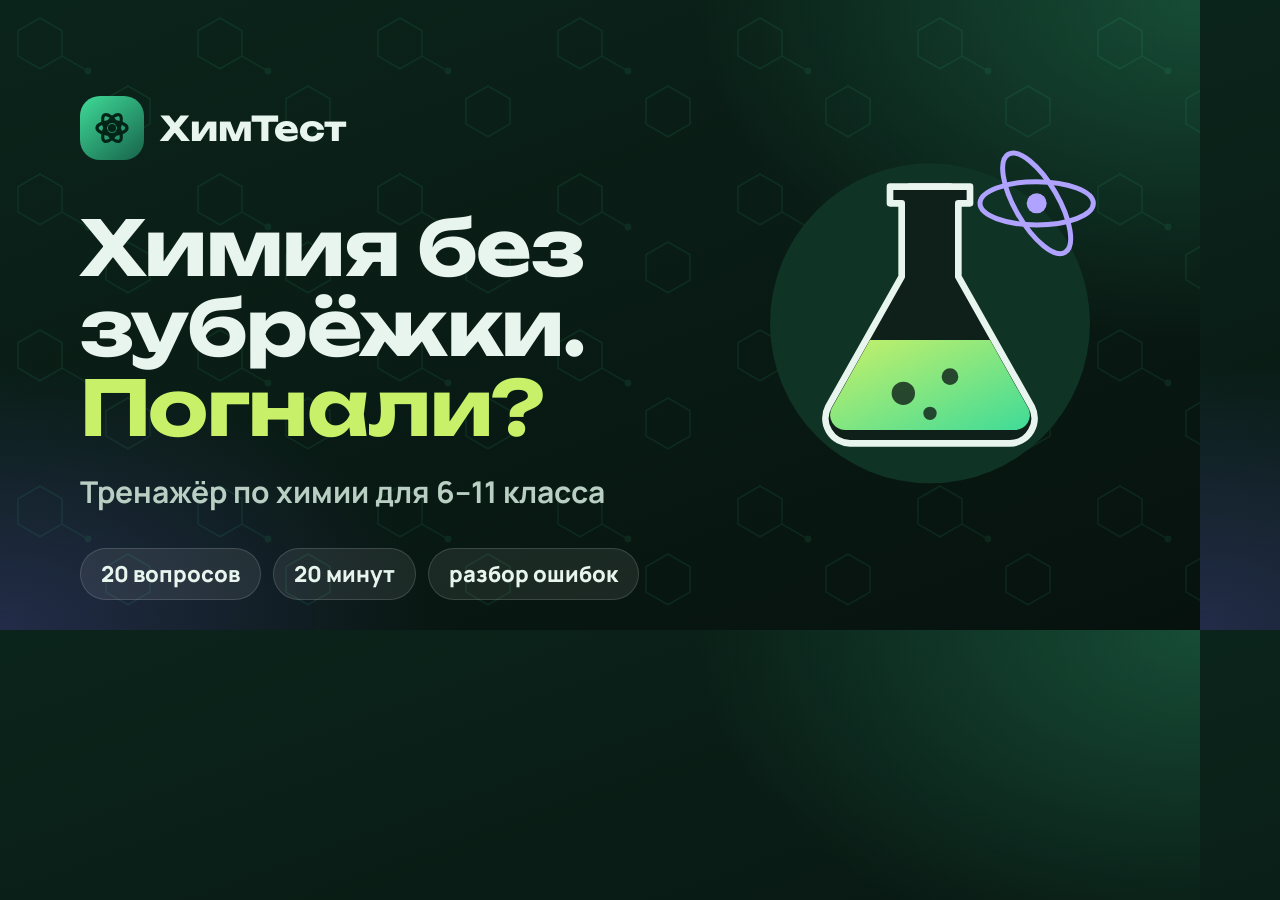
==== qa/og.html @ db7e473d "Этап 6: полировка — анимации, og:image, README Конфетти при оценке 4–5, анимации колбы и кольца резу" ====
<!doctype html>
<!-- Исходник превью для соцсетей. PNG: см. README, раздел «Превью для ссылок». -->
<html lang="ru">
<head>
<meta charset="utf-8">
<link rel="stylesheet" href="https://fonts.googleapis.com/css2?family=Manrope:wght@700;800&family=Unbounded:wght@700&display=block">
<style>
  html,body{margin:0;width:1200px;height:630px;overflow:hidden}
  body{font-family:Manrope,sans-serif;color:#e8f5ee;position:relative;
    background:radial-gradient(70% 90% at 100% 0%,#3fdb9840,transparent 60%),radial-gradient(60% 70% at 0% 100%,#7c6bff3a,transparent 60%),linear-gradient(160deg,#0b241b,#07120e)}
  .pattern{position:absolute;inset:0;opacity:.09}
  .text{position:absolute;left:80px;top:96px;width:640px}
  .logo{display:flex;align-items:center;gap:16px;font:700 34px Unbounded}
  .mark{width:64px;height:64px;border-radius:20px;display:grid;place-items:center;background:linear-gradient(140deg,#3fdb98,#17634b)}
  h1{font:700 76px/1.05 Unbounded;margin:48px 0 24px;letter-spacing:-.02em}
  h1 span{color:#c8f169}
  p{font-size:30px;font-weight:700;color:#b9cfc3;margin:0}
  .chips{display:flex;gap:12px;margin-top:36px}
  .chip{padding:10px 20px;border-radius:999px;background:#ffffff14;border:1px solid #ffffff24;font-size:22px;font-weight:800}
  .art{position:absolute;right:70px;top:110px;width:400px}
</style>
</head>
<body>
<svg class="pattern" width="1200" height="630"><defs><pattern id="p" width="180" height="156" patternUnits="userSpaceOnUse"><g fill="none" stroke="#3fdb98" stroke-width="1.6"><path d="M40 18l22 12.7v25.4L40 68.8 18 56.1V30.7z"/><path d="M62 56.1l26 15"/><path d="M128 86l22 12.7v25.4L128 136.8l-22-12.7V98.7z"/></g><circle cx="88" cy="71" r="3.4" fill="#3fdb98"/></pattern></defs><rect width="1200" height="630" fill="url(#p)"/></svg>
<div class="text">
  <div class="logo"><span class="mark"><svg width="38" height="38" viewBox="0 0 24 24" fill="none" stroke="#042418" stroke-width="2"><ellipse cx="12" cy="12" rx="9.5" ry="4"/><ellipse cx="12" cy="12" rx="9.5" ry="4" transform="rotate(60 12 12)"/><ellipse cx="12" cy="12" rx="9.5" ry="4" transform="rotate(120 12 12)"/><circle cx="12" cy="12" r="1.6" fill="#042418"/></svg></span>ХимТест</div>
  <h1>Химия без зубрёжки. <span>Погнали?</span></h1>
  <p>Тренажёр по химии для 6–11 класса</p>
  <div class="chips"><span class="chip">20 вопросов</span><span class="chip">20 минут</span><span class="chip">разбор ошибок</span></div>
</div>
<svg class="art" viewBox="0 0 240 240">
  <defs><linearGradient id="l" x1="0" y1="0" x2="1" y2="1"><stop offset="0" stop-color="#c8f169"/><stop offset="1" stop-color="#3fdb98"/></linearGradient></defs>
  <circle cx="120" cy="128" r="96" fill="#0f3324"/>
  <g><ellipse cx="184" cy="56" rx="34" ry="13" fill="none" stroke="#b0a3ff" stroke-width="3"/><ellipse cx="184" cy="56" rx="34" ry="13" transform="rotate(60 184 56)" fill="none" stroke="#b0a3ff" stroke-width="3"/><circle cx="184" cy="56" r="6" fill="#b0a3ff"/></g>
  <path d="M96 46h48v10h-7v44l44 78a15 15 0 0 1-13 22H72a15 15 0 0 1-13-22l44-78V56h-7z" fill="#0f1f19" stroke="#e8f5ee" stroke-width="4" stroke-linejoin="round"/>
  <path d="M84 138h72l23 41a9 9 0 0 1-8 13H69a9 9 0 0 1-8-13z" fill="url(#l)"/>
  <circle cx="104" cy="170" r="7" fill="#0f1f19" opacity=".8"/><circle cx="132" cy="160" r="5" fill="#0f1f19" opacity=".8"/><circle cx="120" cy="182" r="4" fill="#0f1f19" opacity=".8"/>
  <path d="M108 46h24" stroke="#e8f5ee" stroke-width="4" stroke-linecap="round"/>
</svg>
</body>
</html>
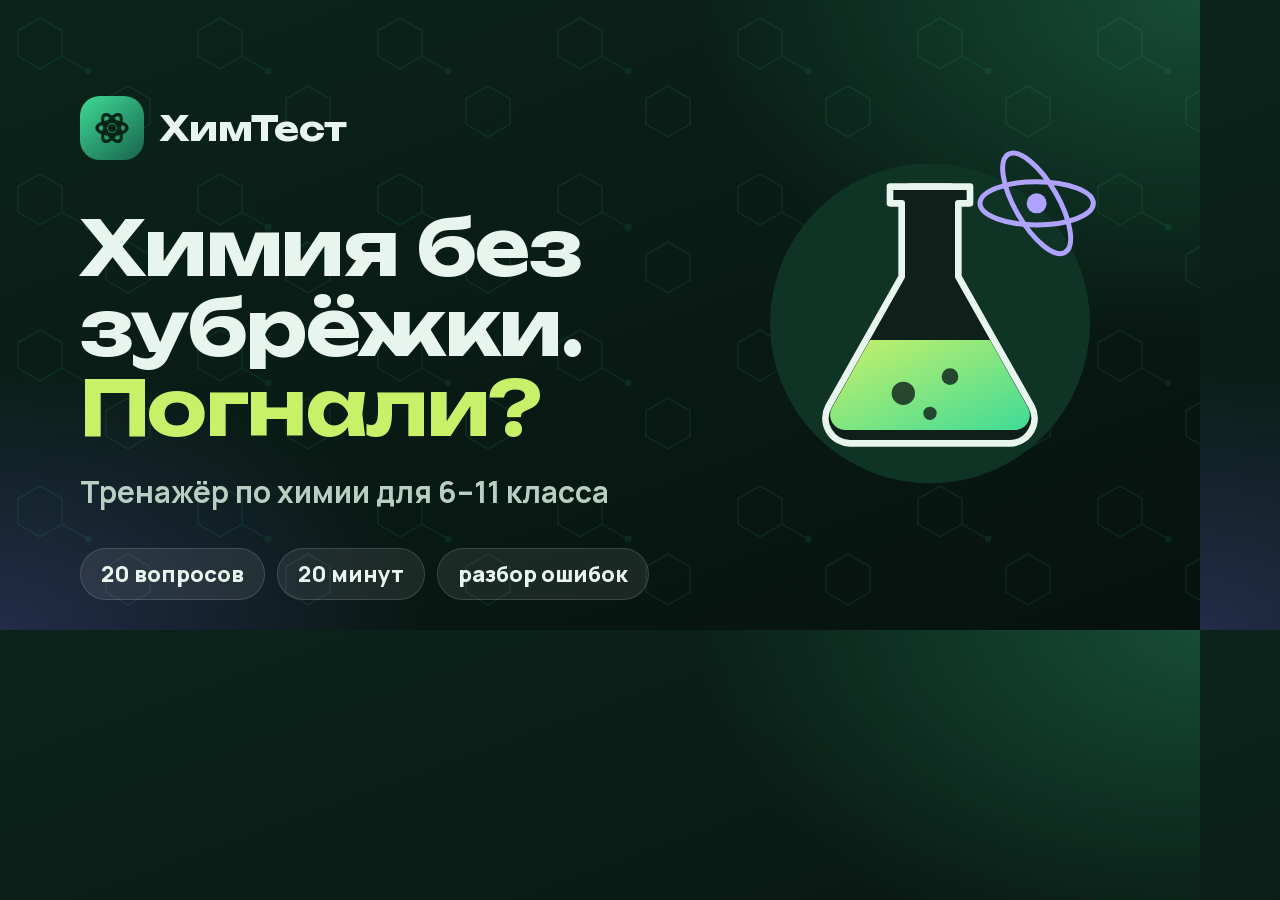
==== commit c7882a0f: "Шрифты на самом сайте вместо Google Fonts Manrope и Unbounded (латиница и кириллица, SIL OFL 1.1) ле" ====
--- a/qa/og.html
+++ b/qa/og.html
@@ -3,7 +3,7 @@
 <html lang="ru">
 <head>
 <meta charset="utf-8">
-<link rel="stylesheet" href="https://fonts.googleapis.com/css2?family=Manrope:wght@700;800&family=Unbounded:wght@700&display=block">
+<link rel="stylesheet" href="../css/fonts.css">
 <style>
   html,body{margin:0;width:1200px;height:630px;overflow:hidden}
   body{font-family:Manrope,sans-serif;color:#e8f5ee;position:relative;
--- a/css/fonts.css
+++ b/css/fonts.css
@@ -0,0 +1,35 @@
+@charset "UTF-8";
+/* ============ Шрифты ============ */
+/* Свои файлы вместо Google Fonts: браузер не обращается к сторонним серверам. Лицензия SIL OFL 1.1 — в fonts/. */
+@font-face {
+  font-family:"Manrope";
+  font-style:normal;
+  font-weight:400 800;
+  font-display:swap;
+  src:url("../fonts/manrope-cyrillic.woff2") format("woff2");
+  unicode-range:U+0301, U+0400-045F, U+0490-0491, U+04B0-04B1, U+2116;
+}
+@font-face {
+  font-family:"Manrope";
+  font-style:normal;
+  font-weight:400 800;
+  font-display:swap;
+  src:url("../fonts/manrope-latin.woff2") format("woff2");
+  unicode-range:U+0000-00FF, U+0131, U+0152-0153, U+02BB-02BC, U+02C6, U+02DA, U+02DC, U+0304, U+0308, U+0329, U+2000-206F, U+20AC, U+2122, U+2191, U+2193, U+2212, U+2215, U+FEFF, U+FFFD;
+}
+@font-face {
+  font-family:"Unbounded";
+  font-style:normal;
+  font-weight:600 700;
+  font-display:swap;
+  src:url("../fonts/unbounded-cyrillic.woff2") format("woff2");
+  unicode-range:U+0301, U+0400-045F, U+0490-0491, U+04B0-04B1, U+2116;
+}
+@font-face {
+  font-family:"Unbounded";
+  font-style:normal;
+  font-weight:600 700;
+  font-display:swap;
+  src:url("../fonts/unbounded-latin.woff2") format("woff2");
+  unicode-range:U+0000-00FF, U+0131, U+0152-0153, U+02BB-02BC, U+02C6, U+02DA, U+02DC, U+0304, U+0308, U+0329, U+2000-206F, U+20AC, U+2122, U+2191, U+2193, U+2212, U+2215, U+FEFF, U+FFFD;
+}
